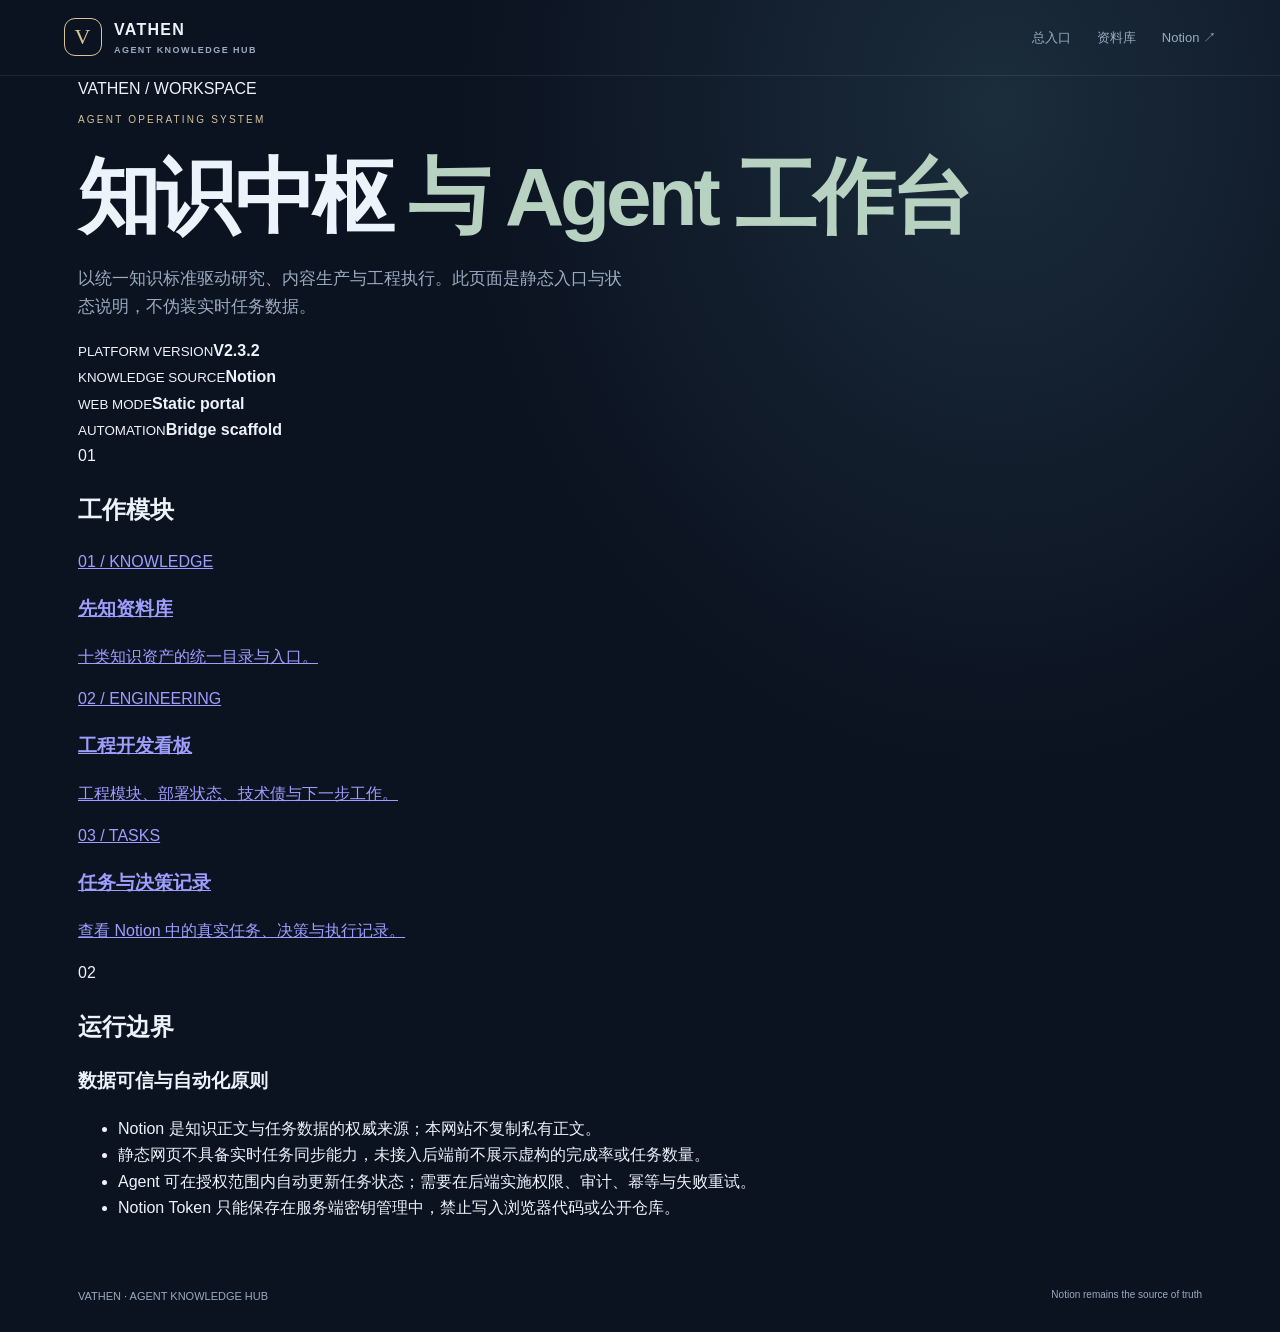
==== knowledge-hub/index.html @ be525a12 "feat: publish VATHEN website V2.3.2" ====
<!doctype html><html lang="zh-CN"><head><meta charset="utf-8"><meta name="viewport" content="width=device-width,initial-scale=1"><title>Agent Knowledge Hub｜先知</title><link rel="stylesheet" href="../assets/site.css"><link rel="stylesheet" href="../assets/hub.css"></head><body><header class="top"><a class="brand" href="../"><span class="mark">V</span><span>VATHEN <small>AGENT KNOWLEDGE HUB</small></span></a><nav><a href="../">总入口</a><a href="../knowledge-library/">资料库</a><a href="https://www.notion.so/" target="_blank" rel="noreferrer">Notion ↗</a></nav></header><main class="wrap"><div class="crumb">VATHEN / WORKSPACE</div><section class="pagehead"><p class="eyebrow">AGENT OPERATING SYSTEM</p><h1>知识中枢 <em>与 Agent 工作台</em></h1><p class="lead">以统一知识标准驱动研究、内容生产与工程执行。此页面是静态入口与状态说明，不伪装实时任务数据。</p></section><section class="status"><div><small>PLATFORM VERSION</small><strong>V2.3.2</strong></div><div><small>KNOWLEDGE SOURCE</small><strong>Notion</strong></div><div><small>WEB MODE</small><strong>Static portal</strong></div><div><small>AUTOMATION</small><strong>Bridge scaffold</strong></div></section><div class="section-title"><span>01</span><h2>工作模块</h2></div><section class="module-grid"><a class="module" href="../knowledge-library/"><span>01 / KNOWLEDGE</span><h3>先知资料库</h3><p>十类知识资产的统一目录与入口。</p></a><a class="module" href="./engineering/"><span>02 / ENGINEERING</span><h3>工程开发看板</h3><p>工程模块、部署状态、技术债与下一步工作。</p></a><a class="module" href="https://www.notion.so/" target="_blank" rel="noreferrer"><span>03 / TASKS</span><h3>任务与决策记录</h3><p>查看 Notion 中的真实任务、决策与执行记录。</p></a></section><div class="section-title"><span>02</span><h2>运行边界</h2></div><section class="notice"><h3>数据可信与自动化原则</h3><ul><li>Notion 是知识正文与任务数据的权威来源；本网站不复制私有正文。</li><li>静态网页不具备实时任务同步能力，未接入后端前不展示虚构的完成率或任务数量。</li><li>Agent 可在授权范围内自动更新任务状态；需要在后端实施权限、审计、幂等与失败重试。</li><li>Notion Token 只能保存在服务端密钥管理中，禁止写入浏览器代码或公开仓库。</li></ul></section><footer>VATHEN · AGENT KNOWLEDGE HUB <span>Notion remains the source of truth</span></footer></main></body></html>
---- assets/site.css ----
:root{color-scheme:dark;--bg:#0b1220;--panel:#121d2e;--line:#26364b;--muted:#9aabc0;--text:#edf3fa;--accent:#b8d2c2;--gold:#d8c39a}*{box-sizing:border-box}body{margin:0;background:radial-gradient(ellipse at 78% 8%,#1b2c3b 0,transparent 38%),var(--bg);color:var(--text);font:16px/1.65 Inter,"PingFang SC","Microsoft YaHei",sans-serif}.top{height:76px;border-bottom:1px solid #ffffff14;display:flex;align-items:center;justify-content:space-between;padding:0 max(5vw,24px)}.brand{display:flex;gap:12px;align-items:center;color:var(--text);text-decoration:none;font-weight:700;letter-spacing:.08em}.brand small{display:block;font-size:9px;color:var(--muted);letter-spacing:.16em}.mark{display:grid;place-items:center;width:38px;height:38px;border:1px solid var(--gold);color:var(--gold);font:22px Georgia;border-radius:11px}.top nav{display:flex;gap:26px}.top nav a{font-size:13px;color:var(--muted);text-decoration:none}.top nav a:hover,a:hover{color:var(--gold)}.wrap{max-width:1180px;margin:auto;padding:0 28px}.hero{padding:112px 0 90px;max-width:780px}.eyebrow,.tile-no{font-size:10px;letter-spacing:.22em;color:var(--gold)}h1{font-size:clamp(48px,7vw,82px);line-height:1.12;letter-spacing:-.05em;margin:22px 0}h1 em{font-style:normal;color:var(--accent)}.lead{max-width:560px;color:var(--muted);font-size:17px}.actions{display:flex;gap:12px;margin-top:34px;flex-wrap:wrap}.btn{display:inline-flex;gap:20px;padding:12px 19px;border:1px solid var(--line);border-radius:5px;text-decoration:none;color:var(--text);font-size:13px}.btn.primary{background:var(--accent);color:#10201b;border-color:var(--accent);font-weight:700}.hero-note{margin-top:60px;font-size:10px;letter-spacing:.18em;color:var(--muted)}.pulse{display:inline-block;width:7px;height:7px;border-radius:50%;background:#9cc5a9;margin-right:9px;box-shadow:0 0 12px #9cc5a9}.tiles{display:grid;grid-template-columns:repeat(3,1fr);gap:14px}.tile{padding:26px;background:linear-gradient(145deg,#172437,#101a29);border:1px solid var(--line);min-height:230px;text-decoration:none;color:var(--text);transition:.2s}.tile:hover{transform:translateY(-3px);border-color:#748b88}.tile h2{font-size:21px;margin:22px 0 8px}.tile p{font-size:13px;color:var(--muted);min-height:52px}.tile b{font-size:11px;color:var(--accent);font-weight:500}footer{display:flex;justify-content:space-between;padding:50px 0 26px;color:var(--muted);font-size:11px}footer span{font-size:10px}@media(max-width:760px){.top{height:auto;padding:16px 20px;align-items:flex-start;gap:12px;flex-direction:column}.top nav{gap:16px;flex-wrap:wrap}.hero{padding:76px 0 60px}.tiles{grid-template-columns:1fr}.tile{min-height:unset}footer{gap:8px;flex-direction:column}}
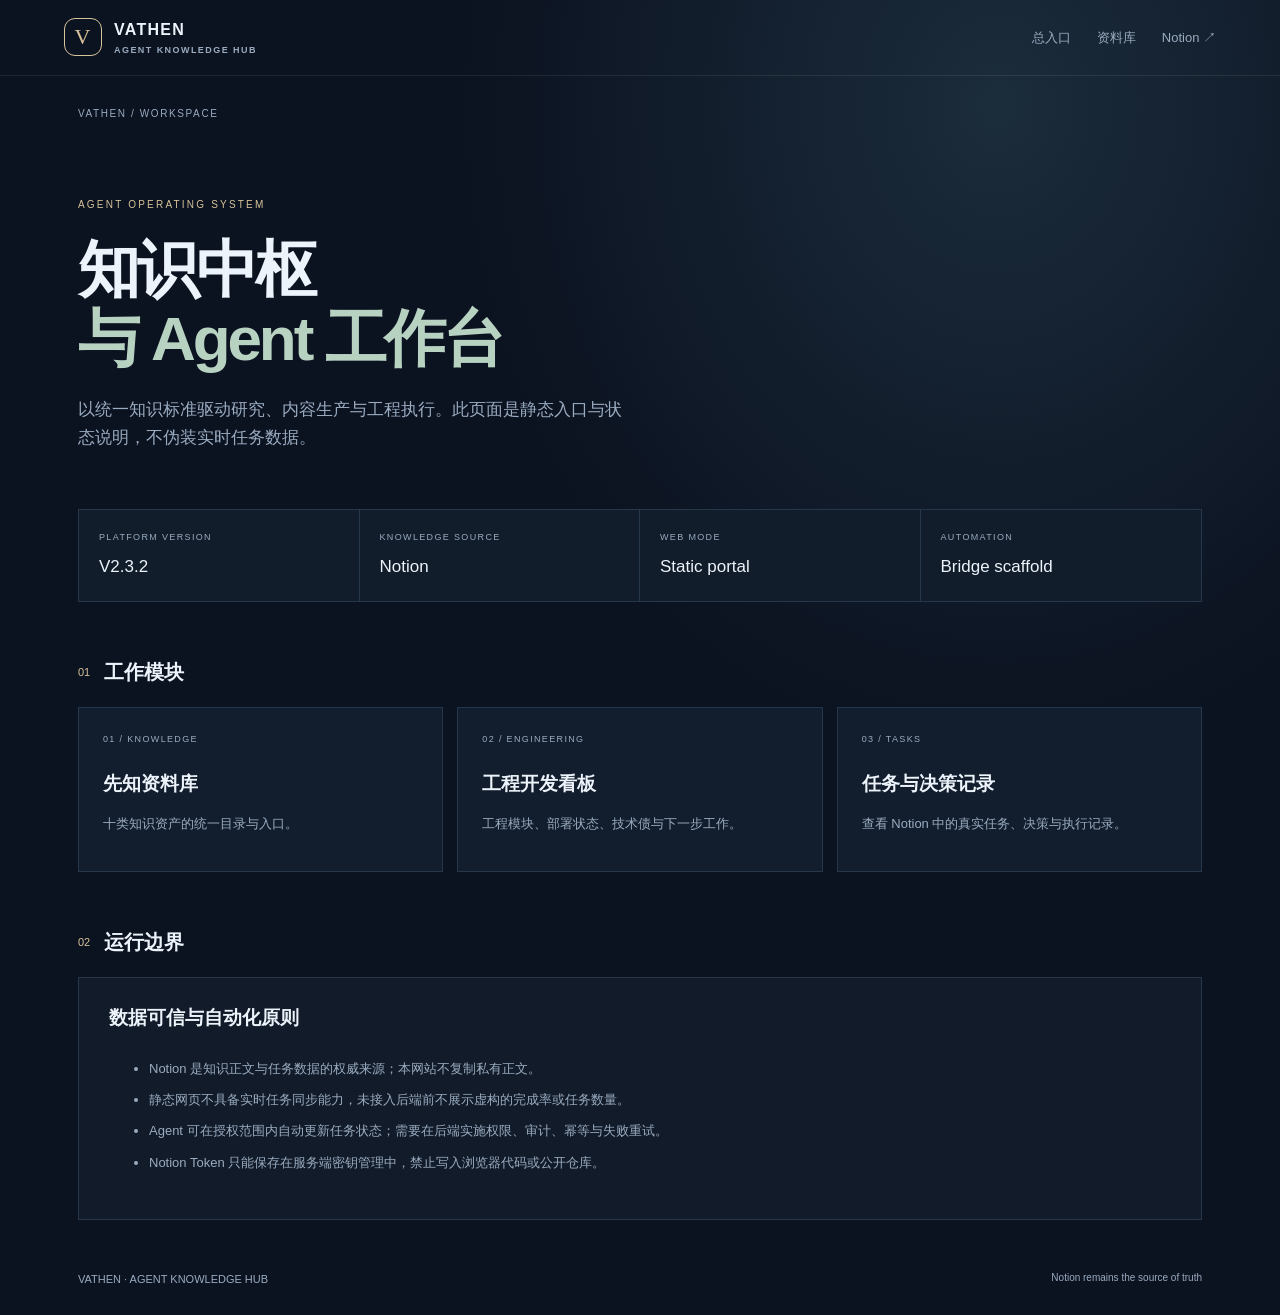
==== commit 2ae3a117: "fix: link directly to VATHEN Notion hub" ====
--- a/knowledge-hub/index.html
+++ b/knowledge-hub/index.html
@@ -1 +1 @@
-<!doctype html><html lang="zh-CN"><head><meta charset="utf-8"><meta name="viewport" content="width=device-width,initial-scale=1"><title>Agent Knowledge Hub｜先知</title><link rel="stylesheet" href="../assets/site.css"><link rel="stylesheet" href="../assets/hub.css"></head><body><header class="top"><a class="brand" href="../"><span class="mark">V</span><span>VATHEN <small>AGENT KNOWLEDGE HUB</small></span></a><nav><a href="../">总入口</a><a href="../knowledge-library/">资料库</a><a href="https://www.notion.so/" target="_blank" rel="noreferrer">Notion ↗</a></nav></header><main class="wrap"><div class="crumb">VATHEN / WORKSPACE</div><section class="pagehead"><p class="eyebrow">AGENT OPERATING SYSTEM</p><h1>知识中枢 <em>与 Agent 工作台</em></h1><p class="lead">以统一知识标准驱动研究、内容生产与工程执行。此页面是静态入口与状态说明，不伪装实时任务数据。</p></section><section class="status"><div><small>PLATFORM VERSION</small><strong>V2.3.2</strong></div><div><small>KNOWLEDGE SOURCE</small><strong>Notion</strong></div><div><small>WEB MODE</small><strong>Static portal</strong></div><div><small>AUTOMATION</small><strong>Bridge scaffold</strong></div></section><div class="section-title"><span>01</span><h2>工作模块</h2></div><section class="module-grid"><a class="module" href="../knowledge-library/"><span>01 / KNOWLEDGE</span><h3>先知资料库</h3><p>十类知识资产的统一目录与入口。</p></a><a class="module" href="./engineering/"><span>02 / ENGINEERING</span><h3>工程开发看板</h3><p>工程模块、部署状态、技术债与下一步工作。</p></a><a class="module" href="https://www.notion.so/" target="_blank" rel="noreferrer"><span>03 / TASKS</span><h3>任务与决策记录</h3><p>查看 Notion 中的真实任务、决策与执行记录。</p></a></section><div class="section-title"><span>02</span><h2>运行边界</h2></div><section class="notice"><h3>数据可信与自动化原则</h3><ul><li>Notion 是知识正文与任务数据的权威来源；本网站不复制私有正文。</li><li>静态网页不具备实时任务同步能力，未接入后端前不展示虚构的完成率或任务数量。</li><li>Agent 可在授权范围内自动更新任务状态；需要在后端实施权限、审计、幂等与失败重试。</li><li>Notion Token 只能保存在服务端密钥管理中，禁止写入浏览器代码或公开仓库。</li></ul></section><footer>VATHEN · AGENT KNOWLEDGE HUB <span>Notion remains the source of truth</span></footer></main></body></html>+<!doctype html><html lang="zh-CN"><head><meta charset="utf-8"><meta name="viewport" content="width=device-width,initial-scale=1"><title>Agent Knowledge Hub｜先知</title><link rel="stylesheet" href="../assets/site.css"><link rel="stylesheet" href="../assets/hub.css"></head><body><header class="top"><a class="brand" href="../"><span class="mark">V</span><span>VATHEN <small>AGENT KNOWLEDGE HUB</small></span></a><nav><a href="../">总入口</a><a href="../knowledge-library/">资料库</a><a href="https://sneaky-cereal-5ad.notion.site/VATHEN-Agent-Knowledge-Hub-V2-3-1-420f15aabd2c8195930be3ca4025cdcd" target="_blank" rel="noreferrer">Notion ↗</a></nav></header><main class="wrap"><div class="crumb">VATHEN / WORKSPACE</div><section class="pagehead"><p class="eyebrow">AGENT OPERATING SYSTEM</p><h1>知识中枢 <em>与 Agent 工作台</em></h1><p class="lead">以统一知识标准驱动研究、内容生产与工程执行。此页面是静态入口与状态说明，不伪装实时任务数据。</p></section><section class="status"><div><small>PLATFORM VERSION</small><strong>V2.3.2</strong></div><div><small>KNOWLEDGE SOURCE</small><strong>Notion</strong></div><div><small>WEB MODE</small><strong>Static portal</strong></div><div><small>AUTOMATION</small><strong>Bridge scaffold</strong></div></section><div class="section-title"><span>01</span><h2>工作模块</h2></div><section class="module-grid"><a class="module" href="../knowledge-library/"><span>01 / KNOWLEDGE</span><h3>先知资料库</h3><p>十类知识资产的统一目录与入口。</p></a><a class="module" href="./engineering/"><span>02 / ENGINEERING</span><h3>工程开发看板</h3><p>工程模块、部署状态、技术债与下一步工作。</p></a><a class="module" href="https://sneaky-cereal-5ad.notion.site/VATHEN-Agent-Knowledge-Hub-V2-3-1-420f15aabd2c8195930be3ca4025cdcd" target="_blank" rel="noreferrer"><span>03 / TASKS</span><h3>任务与决策记录</h3><p>查看 Notion 中的真实任务、决策与执行记录。</p></a></section><div class="section-title"><span>02</span><h2>运行边界</h2></div><section class="notice"><h3>数据可信与自动化原则</h3><ul><li>Notion 是知识正文与任务数据的权威来源；本网站不复制私有正文。</li><li>静态网页不具备实时任务同步能力，未接入后端前不展示虚构的完成率或任务数量。</li><li>Agent 可在授权范围内自动更新任务状态；需要在后端实施权限、审计、幂等与失败重试。</li><li>Notion Token 只能保存在服务端密钥管理中，禁止写入浏览器代码或公开仓库。</li></ul></section><footer>VATHEN · AGENT KNOWLEDGE HUB <span>Notion remains the source of truth</span></footer></main></body></html>
--- a/assets/hub.css
+++ b/assets/hub.css
@@ -0,0 +1 @@
+.crumb{margin-top:30px;color:var(--muted);font-size:10px;letter-spacing:.16em}.pagehead{padding:64px 0 40px}.pagehead h1{font-size:clamp(38px,5vw,62px)}.pagehead h1 em{display:block}.status{display:grid;grid-template-columns:repeat(4,1fr);border:1px solid var(--line);background:#111d2b}.status div{padding:20px;border-right:1px solid var(--line)}.status div:last-child{border:0}.status small,.module span{display:block;font-size:9px;letter-spacing:.15em;color:var(--muted)}.status strong{display:block;margin-top:8px;font-size:17px;font-weight:500}.section-title{display:flex;align-items:center;gap:14px;margin:54px 0 18px}.section-title span{color:var(--gold);font-size:11px}.section-title h2{font-size:20px;margin:0}.module-grid{display:grid;grid-template-columns:repeat(3,1fr);gap:14px}.module{padding:24px;border:1px solid var(--line);text-decoration:none;color:var(--text);background:#121e2d}.module h3{margin:22px 0 8px}.module p,.notice li{font-size:13px;color:var(--muted)}.notice{padding:25px 30px;border:1px solid var(--line);background:#111b29}.notice h3{margin-top:0}.notice li{padding:5px 0}@media(max-width:760px){.status{grid-template-columns:repeat(2,1fr)}.status div:nth-child(2){border-right:0}.status div:nth-child(-n+2){border-bottom:1px solid var(--line)}.module-grid{grid-template-columns:1fr}}
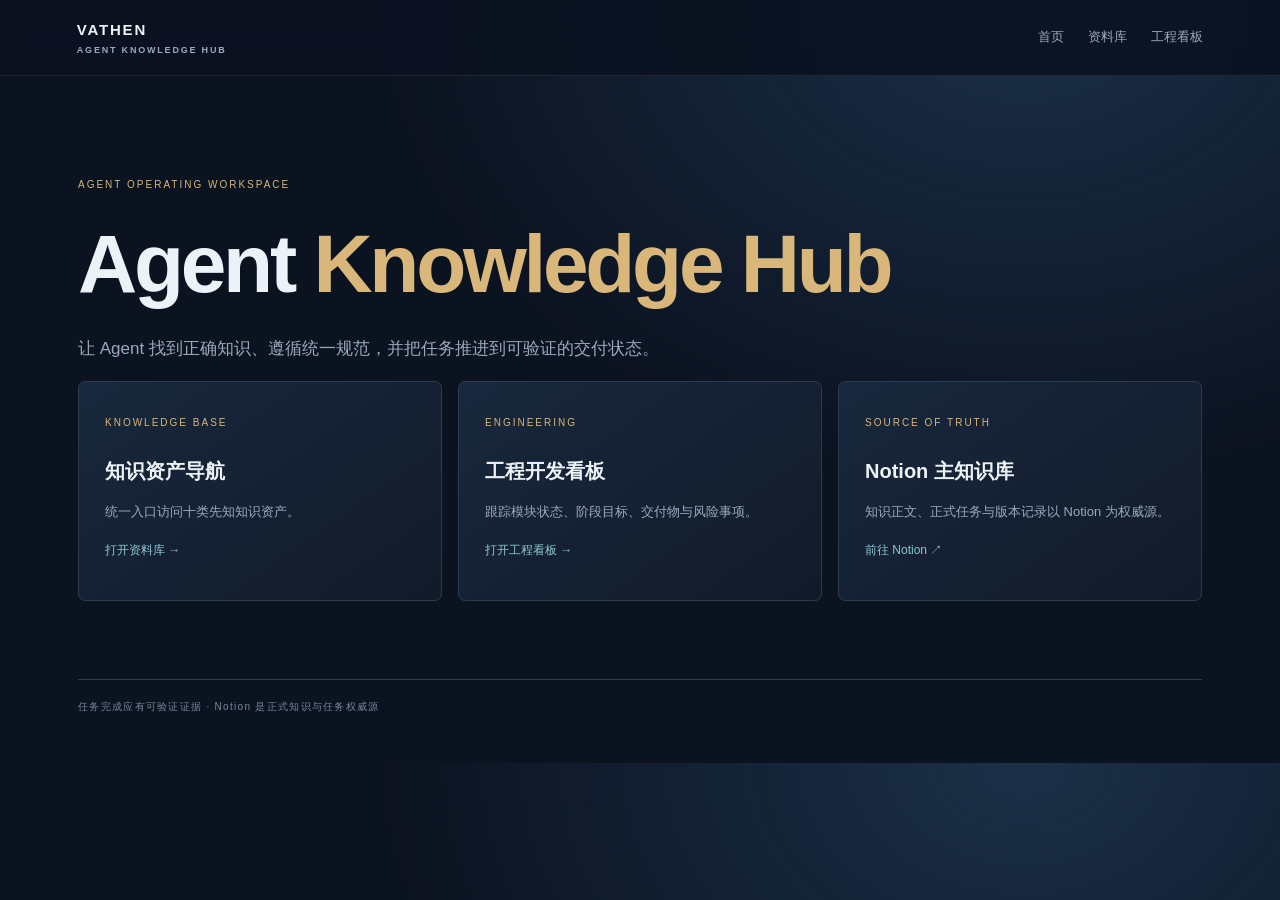
==== commit f91d38b2: "feat: publish VATHEN knowledge portal foundation" ====
--- a/knowledge-hub/index.html
+++ b/knowledge-hub/index.html
@@ -1 +1 @@
-<!doctype html><html lang="zh-CN"><head><meta charset="utf-8"><meta name="viewport" content="width=device-width,initial-scale=1"><title>Agent Knowledge Hub｜先知</title><link rel="stylesheet" href="../assets/site.css"><link rel="stylesheet" href="../assets/hub.css"></head><body><header class="top"><a class="brand" href="../"><span class="mark">V</span><span>VATHEN <small>AGENT KNOWLEDGE HUB</small></span></a><nav><a href="../">总入口</a><a href="../knowledge-library/">资料库</a><a href="https://sneaky-cereal-5ad.notion.site/VATHEN-Agent-Knowledge-Hub-V2-3-1-420f15aabd2c8195930be3ca4025cdcd" target="_blank" rel="noreferrer">Notion ↗</a></nav></header><main class="wrap"><div class="crumb">VATHEN / WORKSPACE</div><section class="pagehead"><p class="eyebrow">AGENT OPERATING SYSTEM</p><h1>知识中枢 <em>与 Agent 工作台</em></h1><p class="lead">以统一知识标准驱动研究、内容生产与工程执行。此页面是静态入口与状态说明，不伪装实时任务数据。</p></section><section class="status"><div><small>PLATFORM VERSION</small><strong>V2.3.2</strong></div><div><small>KNOWLEDGE SOURCE</small><strong>Notion</strong></div><div><small>WEB MODE</small><strong>Static portal</strong></div><div><small>AUTOMATION</small><strong>Bridge scaffold</strong></div></section><div class="section-title"><span>01</span><h2>工作模块</h2></div><section class="module-grid"><a class="module" href="../knowledge-library/"><span>01 / KNOWLEDGE</span><h3>先知资料库</h3><p>十类知识资产的统一目录与入口。</p></a><a class="module" href="./engineering/"><span>02 / ENGINEERING</span><h3>工程开发看板</h3><p>工程模块、部署状态、技术债与下一步工作。</p></a><a class="module" href="https://sneaky-cereal-5ad.notion.site/VATHEN-Agent-Knowledge-Hub-V2-3-1-420f15aabd2c8195930be3ca4025cdcd" target="_blank" rel="noreferrer"><span>03 / TASKS</span><h3>任务与决策记录</h3><p>查看 Notion 中的真实任务、决策与执行记录。</p></a></section><div class="section-title"><span>02</span><h2>运行边界</h2></div><section class="notice"><h3>数据可信与自动化原则</h3><ul><li>Notion 是知识正文与任务数据的权威来源；本网站不复制私有正文。</li><li>静态网页不具备实时任务同步能力，未接入后端前不展示虚构的完成率或任务数量。</li><li>Agent 可在授权范围内自动更新任务状态；需要在后端实施权限、审计、幂等与失败重试。</li><li>Notion Token 只能保存在服务端密钥管理中，禁止写入浏览器代码或公开仓库。</li></ul></section><footer>VATHEN · AGENT KNOWLEDGE HUB <span>Notion remains the source of truth</span></footer></main></body></html>+<!doctype html><html lang="zh-CN"><head><meta charset="utf-8"><meta name="viewport" content="width=device-width,initial-scale=1"><title>Agent Knowledge Hub · 先知</title><link rel="stylesheet" href="../assets/site.css"></head><body><header><a class="brand" href="../">VATHEN <small>AGENT KNOWLEDGE HUB</small></a><nav><a href="../">首页</a><a href="../knowledge-library/">资料库</a><a href="engineering/">工程看板</a></nav></header><main><p class="eyebrow">AGENT OPERATING WORKSPACE</p><h1>Agent <em>Knowledge Hub</em></h1><p class="lead">让 Agent 找到正确知识、遵循统一规范，并把任务推进到可验证的交付状态。</p><section class="cards"><a href="../knowledge-library/"><small>KNOWLEDGE BASE</small><h2>知识资产导航</h2><p>统一入口访问十类先知知识资产。</p><b>打开资料库 →</b></a><a href="engineering/"><small>ENGINEERING</small><h2>工程开发看板</h2><p>跟踪模块状态、阶段目标、交付物与风险事项。</p><b>打开工程看板 →</b></a><a href="https://www.notion.so/420f15aabd2c8195930be3ca4025cdcd" target="_blank" rel="noreferrer"><small>SOURCE OF TRUTH</small><h2>Notion 主知识库</h2><p>知识正文、正式任务与版本记录以 Notion 为权威源。</p><b>前往 Notion ↗</b></a></section><footer>任务完成应有可验证证据 · Notion 是正式知识与任务权威源</footer></main></body></html>
--- a/assets/site.css
+++ b/assets/site.css
@@ -1 +1 @@
-:root{color-scheme:dark;--bg:#0b1220;--panel:#121d2e;--line:#26364b;--muted:#9aabc0;--text:#edf3fa;--accent:#b8d2c2;--gold:#d8c39a}*{box-sizing:border-box}body{margin:0;background:radial-gradient(ellipse at 78% 8%,#1b2c3b 0,transparent 38%),var(--bg);color:var(--text);font:16px/1.65 Inter,"PingFang SC","Microsoft YaHei",sans-serif}.top{height:76px;border-bottom:1px solid #ffffff14;display:flex;align-items:center;justify-content:space-between;padding:0 max(5vw,24px)}.brand{display:flex;gap:12px;align-items:center;color:var(--text);text-decoration:none;font-weight:700;letter-spacing:.08em}.brand small{display:block;font-size:9px;color:var(--muted);letter-spacing:.16em}.mark{display:grid;place-items:center;width:38px;height:38px;border:1px solid var(--gold);color:var(--gold);font:22px Georgia;border-radius:11px}.top nav{display:flex;gap:26px}.top nav a{font-size:13px;color:var(--muted);text-decoration:none}.top nav a:hover,a:hover{color:var(--gold)}.wrap{max-width:1180px;margin:auto;padding:0 28px}.hero{padding:112px 0 90px;max-width:780px}.eyebrow,.tile-no{font-size:10px;letter-spacing:.22em;color:var(--gold)}h1{font-size:clamp(48px,7vw,82px);line-height:1.12;letter-spacing:-.05em;margin:22px 0}h1 em{font-style:normal;color:var(--accent)}.lead{max-width:560px;color:var(--muted);font-size:17px}.actions{display:flex;gap:12px;margin-top:34px;flex-wrap:wrap}.btn{display:inline-flex;gap:20px;padding:12px 19px;border:1px solid var(--line);border-radius:5px;text-decoration:none;color:var(--text);font-size:13px}.btn.primary{background:var(--accent);color:#10201b;border-color:var(--accent);font-weight:700}.hero-note{margin-top:60px;font-size:10px;letter-spacing:.18em;color:var(--muted)}.pulse{display:inline-block;width:7px;height:7px;border-radius:50%;background:#9cc5a9;margin-right:9px;box-shadow:0 0 12px #9cc5a9}.tiles{display:grid;grid-template-columns:repeat(3,1fr);gap:14px}.tile{padding:26px;background:linear-gradient(145deg,#172437,#101a29);border:1px solid var(--line);min-height:230px;text-decoration:none;color:var(--text);transition:.2s}.tile:hover{transform:translateY(-3px);border-color:#748b88}.tile h2{font-size:21px;margin:22px 0 8px}.tile p{font-size:13px;color:var(--muted);min-height:52px}.tile b{font-size:11px;color:var(--accent);font-weight:500}footer{display:flex;justify-content:space-between;padding:50px 0 26px;color:var(--muted);font-size:11px}footer span{font-size:10px}@media(max-width:760px){.top{height:auto;padding:16px 20px;align-items:flex-start;gap:12px;flex-direction:column}.top nav{gap:16px;flex-wrap:wrap}.hero{padding:76px 0 60px}.tiles{grid-template-columns:1fr}.tile{min-height:unset}footer{gap:8px;flex-direction:column}}+:root{color-scheme:dark;--bg:#0b1220;--panel:#142035;--line:#2a3b52;--text:#edf2f8;--muted:#9aa9bd;--gold:#d9b77a;--cyan:#8cc9d5}*{box-sizing:border-box}body{margin:0;background:radial-gradient(ellipse at 80% 0%,#1b3048,transparent 45%),var(--bg);color:var(--text);font:15px/1.7 Inter,"PingFang SC","Microsoft YaHei",sans-serif}a{color:inherit;text-decoration:none}header{min-height:76px;padding:16px clamp(22px,6vw,88px);display:flex;align-items:center;justify-content:space-between;border-bottom:1px solid #ffffff16;position:sticky;top:0;background:#0b1220e8;backdrop-filter:blur(14px)}.brand{font-weight:800;letter-spacing:.12em}.brand small{display:block;font-size:9px;color:var(--muted)}nav{display:flex;gap:24px;color:var(--muted);font-size:13px}nav a:hover{color:var(--gold)}main{max-width:1180px;margin:auto;padding:90px 28px 48px}.eyebrow, .cards small{font-size:10px;letter-spacing:.2em;color:var(--gold)}h1{font-size:clamp(46px,7vw,82px);line-height:1.15;letter-spacing:-.04em;margin:24px 0}h1 em{font-style:normal;color:var(--gold)}.lead{max-width:660px;color:var(--muted);font-size:17px}.actions{display:flex;gap:12px;flex-wrap:wrap;margin:34px 0 78px}.actions a{padding:12px 18px;border:1px solid var(--line);border-radius:4px;font-size:13px}.actions .primary{background:var(--gold);color:#111827;border-color:var(--gold);font-weight:700}.cards{display:grid;grid-template-columns:repeat(3,1fr);gap:16px}.cards>a{padding:26px;min-height:220px;background:linear-gradient(145deg,#19283d,#111a29);border:1px solid var(--line);border-radius:7px}.cards>a:hover{border-color:var(--gold);transform:translateY(-2px)}h2{font-size:20px;margin:20px 0 8px}.cards p{color:var(--muted);font-size:13px}.cards b{color:var(--cyan);font-size:12px;font-weight:500}footer{margin-top:78px;padding-top:18px;border-top:1px solid var(--line);font-size:10px;letter-spacing:.13em;color:#78889e;display:flex;justify-content:space-between}footer span{letter-spacing:0}@media(max-width:760px){header{align-items:flex-start;flex-direction:column;gap:12px}nav{gap:14px;flex-wrap:wrap}main{padding-top:58px}.cards{grid-template-columns:1fr}footer{flex-direction:column;gap:8px}}
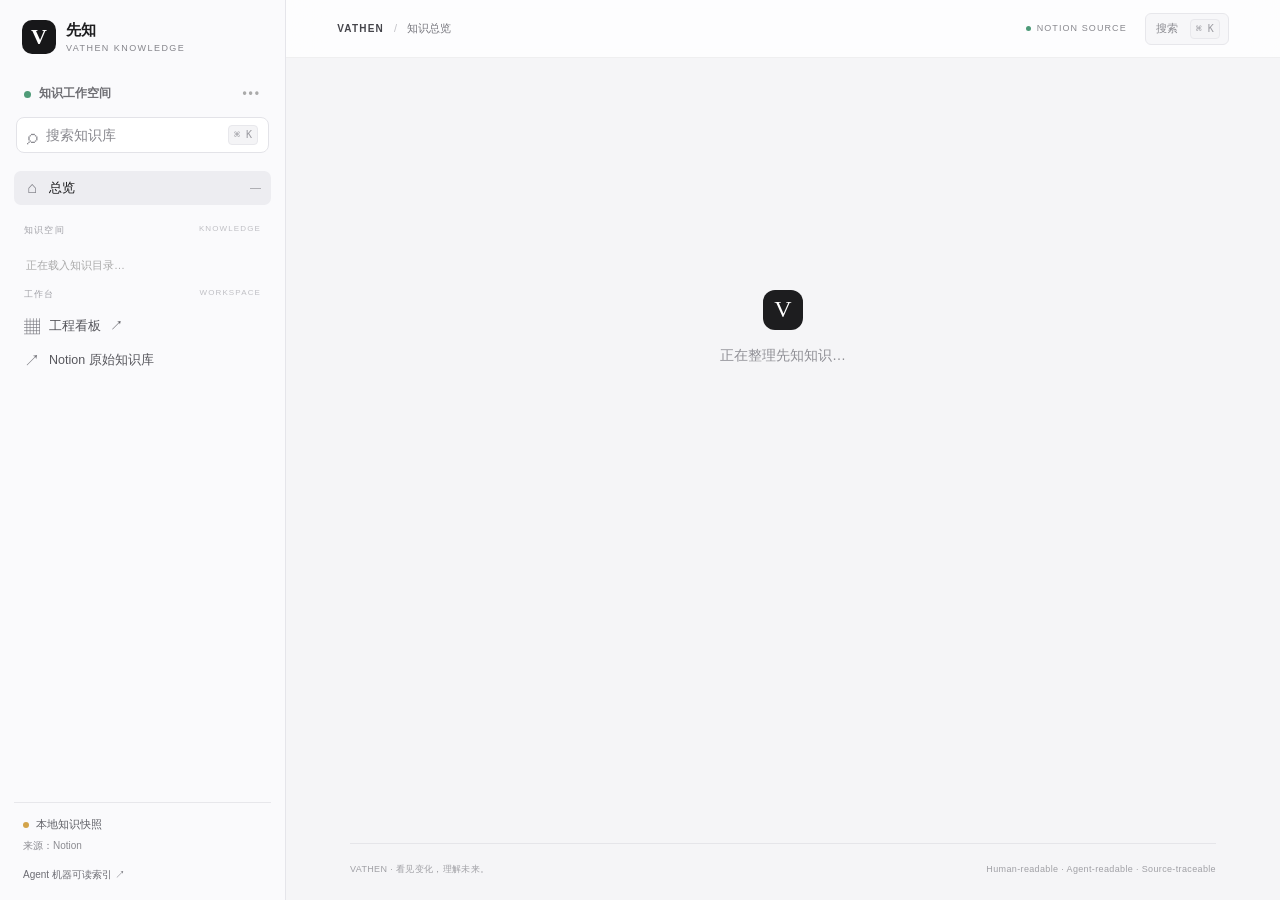
==== commit b12cb869: "feat: rebuild knowledge hub with mac-style workspace and Notion library snapshot" ====
--- a/knowledge-hub/index.html
+++ b/knowledge-hub/index.html
@@ -1 +1 @@
-<!doctype html><html lang="zh-CN"><head><meta charset="utf-8"><meta name="viewport" content="width=device-width,initial-scale=1"><title>Agent Knowledge Hub · 先知</title><link rel="stylesheet" href="../assets/site.css"></head><body><header><a class="brand" href="../">VATHEN <small>AGENT KNOWLEDGE HUB</small></a><nav><a href="../">首页</a><a href="../knowledge-library/">资料库</a><a href="engineering/">工程看板</a></nav></header><main><p class="eyebrow">AGENT OPERATING WORKSPACE</p><h1>Agent <em>Knowledge Hub</em></h1><p class="lead">让 Agent 找到正确知识、遵循统一规范，并把任务推进到可验证的交付状态。</p><section class="cards"><a href="../knowledge-library/"><small>KNOWLEDGE BASE</small><h2>知识资产导航</h2><p>统一入口访问十类先知知识资产。</p><b>打开资料库 →</b></a><a href="engineering/"><small>ENGINEERING</small><h2>工程开发看板</h2><p>跟踪模块状态、阶段目标、交付物与风险事项。</p><b>打开工程看板 →</b></a><a href="https://www.notion.so/420f15aabd2c8195930be3ca4025cdcd" target="_blank" rel="noreferrer"><small>SOURCE OF TRUTH</small><h2>Notion 主知识库</h2><p>知识正文、正式任务与版本记录以 Notion 为权威源。</p><b>前往 Notion ↗</b></a></section><footer>任务完成应有可验证证据 · Notion 是正式知识与任务权威源</footer></main></body></html>+<!doctype html><html lang="zh-CN"><meta charset="utf-8"><meta name="viewport" content="width=device-width,initial-scale=1"><meta http-equiv="refresh" content="0;url=../"><title>正在进入先知知识工作台</title><body><p>正在进入 <a href="../">先知知识工作台</a>…</p></body></html>
